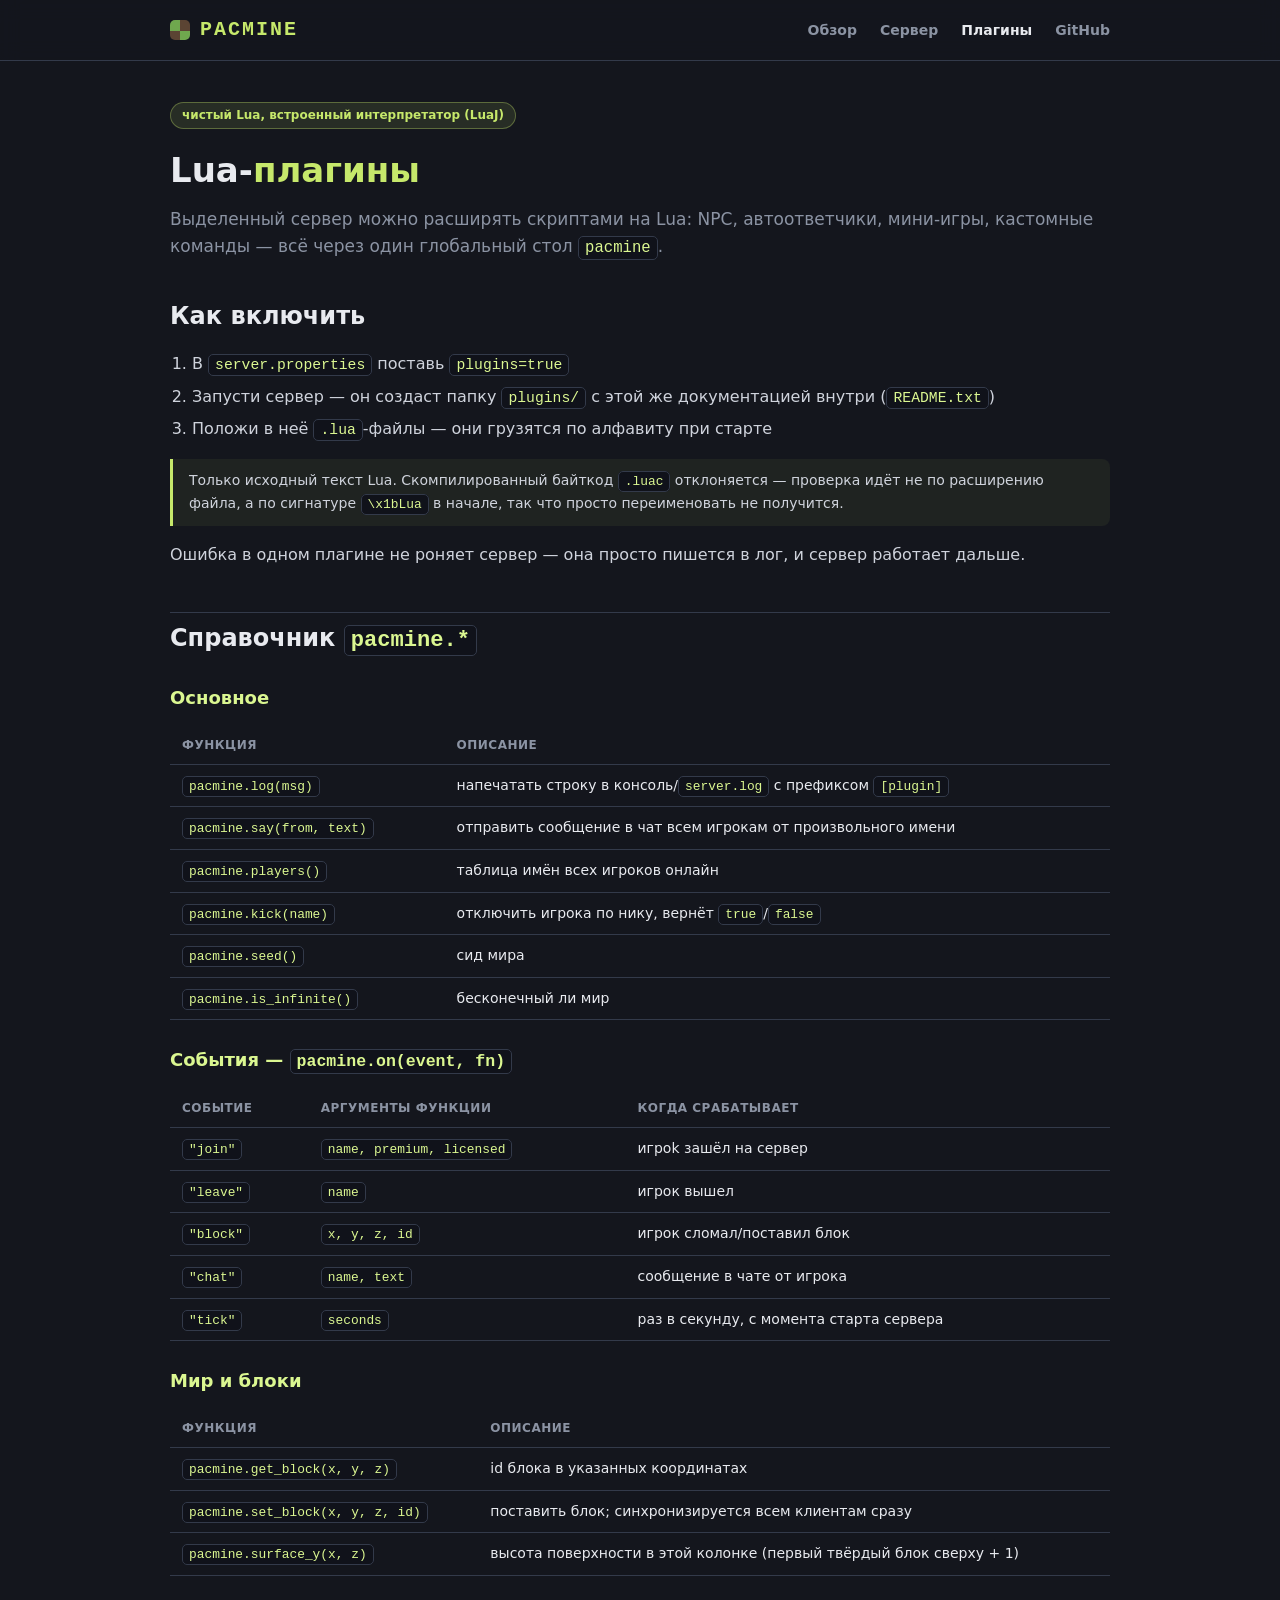
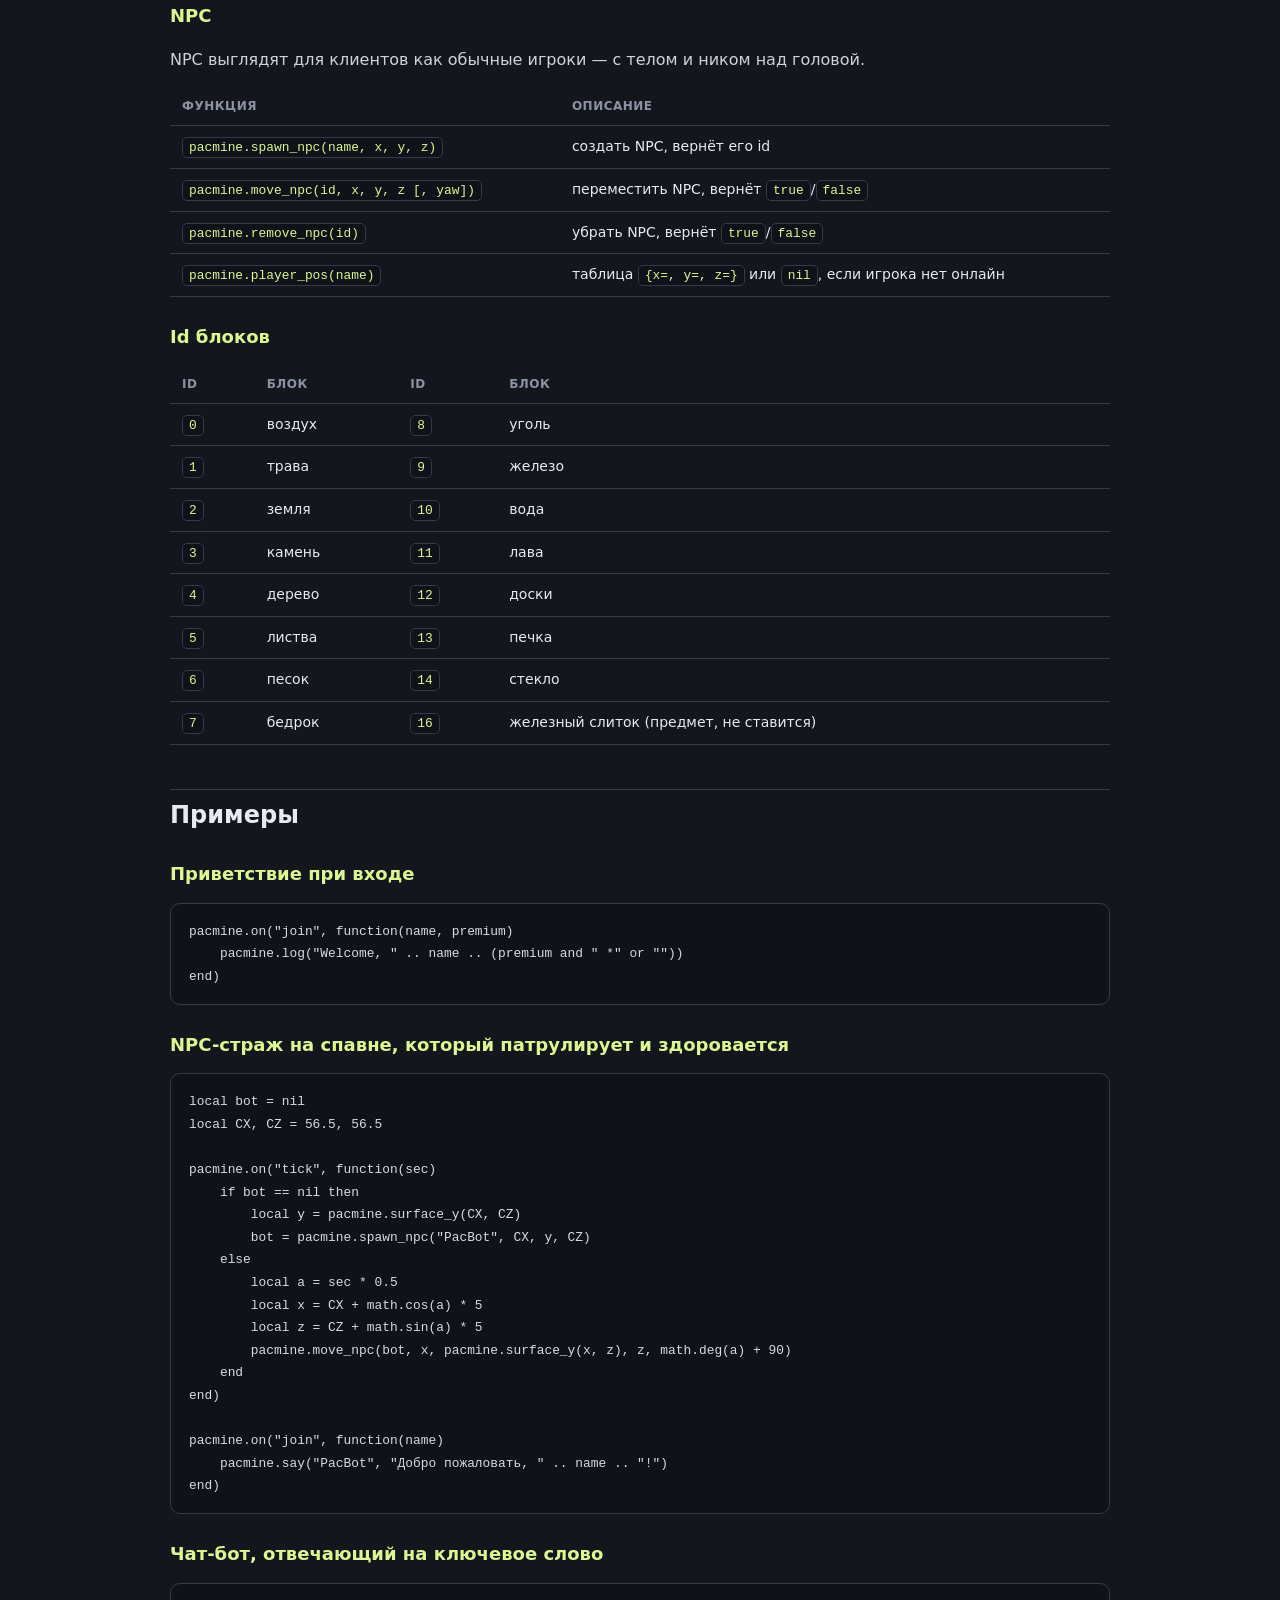
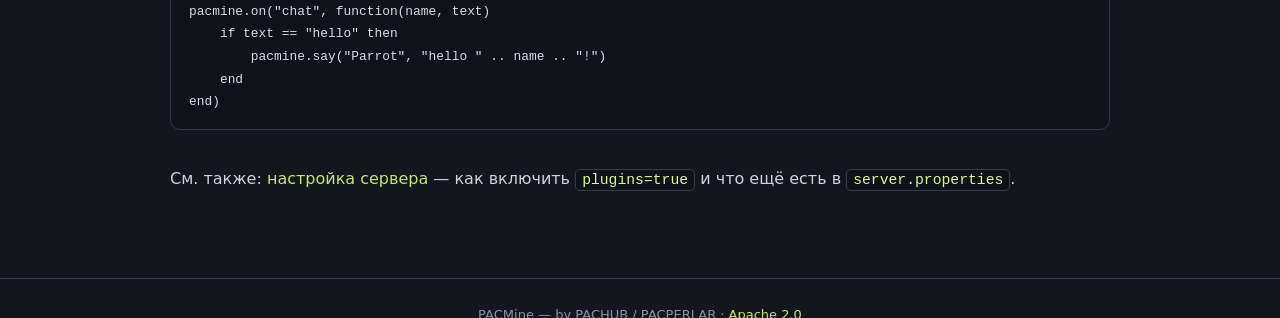
==== docs/plugins.html @ 01414388 "Add GitHub Pages docs site: server + Lua plugin reference Static site under docs/ (no Jekyll, plain " ====
<!doctype html>
<html lang="ru">
<head>
<meta charset="utf-8">
<meta name="viewport" content="width=device-width, initial-scale=1">
<title>PACMine — Lua-плагины</title>
<link rel="stylesheet" href="style.css">
</head>
<body>
<header><div class="hrow">
  <div class="logo"><span class="px"></span>PACMINE</div>
  <nav>
    <a href="index.html">Обзор</a>
    <a href="server.html">Сервер</a>
    <a href="plugins.html" class="active">Плагины</a>
    <a href="https://github.com/PacHub228/PACMine" target="_blank">GitHub</a>
  </nav>
</div></header>

<div class="wrap">
  <div class="badge">чистый Lua, встроенный интерпретатор (LuaJ)</div>
  <h1>Lua-<span class="accent">плагины</span></h1>
  <p class="lead">
    Выделенный сервер можно расширять скриптами на Lua: NPC, автоответчики, мини-игры, кастомные команды —
    всё через один глобальный стол <code>pacmine</code>.
  </p>

  <h2>Как включить</h2>
  <ol>
    <li>В <code>server.properties</code> поставь <code>plugins=true</code></li>
    <li>Запусти сервер — он создаст папку <code>plugins/</code> с этой же документацией внутри (<code>README.txt</code>)</li>
    <li>Положи в неё <code>.lua</code>-файлы — они грузятся по алфавиту при старте</li>
  </ol>
  <div class="note">
    Только исходный текст Lua. Скомпилированный байткод <code>.luac</code> отклоняется — проверка идёт
    не по расширению файла, а по сигнатуре <code>\x1bLua</code> в начале, так что просто переименовать не получится.
  </div>
  <p>Ошибка в одном плагине не роняет сервер — она просто пишется в лог, и сервер работает дальше.</p>

  <h2>Справочник <code>pacmine.*</code></h2>

  <h3>Основное</h3>
  <table>
    <tr><th>Функция</th><th>Описание</th></tr>
    <tr><td><code>pacmine.log(msg)</code></td><td>напечатать строку в консоль/<code>server.log</code> с префиксом <code>[plugin]</code></td></tr>
    <tr><td><code>pacmine.say(from, text)</code></td><td>отправить сообщение в чат всем игрокам от произвольного имени</td></tr>
    <tr><td><code>pacmine.players()</code></td><td>таблица имён всех игроков онлайн</td></tr>
    <tr><td><code>pacmine.kick(name)</code></td><td>отключить игрока по нику, вернёт <code>true</code>/<code>false</code></td></tr>
    <tr><td><code>pacmine.seed()</code></td><td>сид мира</td></tr>
    <tr><td><code>pacmine.is_infinite()</code></td><td>бесконечный ли мир</td></tr>
  </table>

  <h3>События — <code>pacmine.on(event, fn)</code></h3>
  <table>
    <tr><th>Событие</th><th>Аргументы функции</th><th>Когда срабатывает</th></tr>
    <tr><td><code>"join"</code></td><td><code>name, premium, licensed</code></td><td>игрok зашёл на сервер</td></tr>
    <tr><td><code>"leave"</code></td><td><code>name</code></td><td>игрок вышел</td></tr>
    <tr><td><code>"block"</code></td><td><code>x, y, z, id</code></td><td>игрок сломал/поставил блок</td></tr>
    <tr><td><code>"chat"</code></td><td><code>name, text</code></td><td>сообщение в чате от игрока</td></tr>
    <tr><td><code>"tick"</code></td><td><code>seconds</code></td><td>раз в секунду, с момента старта сервера</td></tr>
  </table>

  <h3>Мир и блоки</h3>
  <table>
    <tr><th>Функция</th><th>Описание</th></tr>
    <tr><td><code>pacmine.get_block(x, y, z)</code></td><td>id блока в указанных координатах</td></tr>
    <tr><td><code>pacmine.set_block(x, y, z, id)</code></td><td>поставить блок; синхронизируется всем клиентам сразу</td></tr>
    <tr><td><code>pacmine.surface_y(x, z)</code></td><td>высота поверхности в этой колонке (первый твёрдый блок сверху + 1)</td></tr>
  </table>

  <h3>NPC</h3>
  <p>NPC выглядят для клиентов как обычные игроки — с телом и ником над головой.</p>
  <table>
    <tr><th>Функция</th><th>Описание</th></tr>
    <tr><td><code>pacmine.spawn_npc(name, x, y, z)</code></td><td>создать NPC, вернёт его id</td></tr>
    <tr><td><code>pacmine.move_npc(id, x, y, z [, yaw])</code></td><td>переместить NPC, вернёт <code>true</code>/<code>false</code></td></tr>
    <tr><td><code>pacmine.remove_npc(id)</code></td><td>убрать NPC, вернёт <code>true</code>/<code>false</code></td></tr>
    <tr><td><code>pacmine.player_pos(name)</code></td><td>таблица <code>{x=, y=, z=}</code> или <code>nil</code>, если игрока нет онлайн</td></tr>
  </table>

  <h3>Id блоков</h3>
  <table>
    <tr><th>Id</th><th>Блок</th><th>Id</th><th>Блок</th></tr>
    <tr><td><code>0</code></td><td>воздух</td><td><code>8</code></td><td>уголь</td></tr>
    <tr><td><code>1</code></td><td>трава</td><td><code>9</code></td><td>железо</td></tr>
    <tr><td><code>2</code></td><td>земля</td><td><code>10</code></td><td>вода</td></tr>
    <tr><td><code>3</code></td><td>камень</td><td><code>11</code></td><td>лава</td></tr>
    <tr><td><code>4</code></td><td>дерево</td><td><code>12</code></td><td>доски</td></tr>
    <tr><td><code>5</code></td><td>листва</td><td><code>13</code></td><td>печка</td></tr>
    <tr><td><code>6</code></td><td>песок</td><td><code>14</code></td><td>стекло</td></tr>
    <tr><td><code>7</code></td><td>бедрок</td><td><code>16</code></td><td>железный слиток (предмет, не ставится)</td></tr>
  </table>

  <h2>Примеры</h2>

  <h3>Приветствие при входе</h3>
  <pre><code>pacmine.on("join", function(name, premium)
    pacmine.log("Welcome, " .. name .. (premium and " *" or ""))
end)</code></pre>

  <h3>NPC-страж на спавне, который патрулирует и здоровается</h3>
  <pre><code>local bot = nil
local CX, CZ = 56.5, 56.5

pacmine.on("tick", function(sec)
    if bot == nil then
        local y = pacmine.surface_y(CX, CZ)
        bot = pacmine.spawn_npc("PacBot", CX, y, CZ)
    else
        local a = sec * 0.5
        local x = CX + math.cos(a) * 5
        local z = CZ + math.sin(a) * 5
        pacmine.move_npc(bot, x, pacmine.surface_y(x, z), z, math.deg(a) + 90)
    end
end)

pacmine.on("join", function(name)
    pacmine.say("PacBot", "Добро пожаловать, " .. name .. "!")
end)</code></pre>

  <h3>Чат-бот, отвечающий на ключевое слово</h3>
  <pre><code>pacmine.on("chat", function(name, text)
    if text == "hello" then
        pacmine.say("Parrot", "hello " .. name .. "!")
    end
end)</code></pre>

  <p style="margin-top:36px">
    См. также: <a href="server.html">настройка сервера</a> — как включить <code>plugins=true</code>
    и что ещё есть в <code>server.properties</code>.
  </p>
</div>

<footer>PACMine — by PACHUB / PACPERLAR · <a href="https://github.com/PacHub228/PACMine/blob/main/LICENSE">Apache 2.0</a></footer>
</body>
</html>
---- docs/style.css ----
:root {
  --bg: #14161d; --panel: #1c1f28; --panel2: #232734; --border: #333a4a;
  --accent: #c6e86b; --accent2: #dbf791; --text: #e8eaef; --sub: #8b93a3;
  --ink: #1e2409; --code-bg: #10121a;
}
* { box-sizing: border-box; }
html { scroll-behavior: smooth; }
body {
  margin: 0; background: var(--bg); color: var(--text);
  font-family: system-ui, -apple-system, 'Segoe UI', Roboto, sans-serif;
  line-height: 1.6;
}
a { color: var(--accent); text-decoration: none; }
a:hover { text-decoration: underline; }
header {
  position: sticky; top: 0; z-index: 10;
  background: #14161dee; backdrop-filter: blur(10px);
  border-bottom: 1px solid var(--border);
}
.hrow {
  max-width: 980px; margin: 0 auto; padding: 14px 20px;
  display: flex; justify-content: space-between; align-items: center; flex-wrap: wrap; gap: 10px;
}
.logo {
  display: flex; align-items: center; gap: 10px;
  font-family: ui-monospace, Consolas, monospace; font-weight: 800; font-size: 20px;
  color: var(--accent); letter-spacing: 2px;
}
.logo .px {
  width: 20px; height: 20px; border-radius: 5px;
  background: conic-gradient(from 90deg at 50% 55%, #6fa84e 0 25%, #5b4433 0 50%, #6fa84e 0 75%, #5b4433 0);
}
nav a { color: var(--sub); font-weight: 600; font-size: 14px; margin-left: 18px; }
nav a:hover, nav a.active { color: var(--text); text-decoration: none; }
.wrap { max-width: 980px; margin: 0 auto; padding: 40px 20px 70px; }
h1 { font-size: 34px; margin: 0 0 8px; }
h1 .accent, h2 .accent { color: var(--accent); }
.lead { color: var(--sub); font-size: 17px; margin: 0 0 30px; }
h2 { font-size: 24px; margin: 44px 0 14px; padding-top: 6px; border-top: 1px solid var(--border); }
h2:first-of-type { border-top: none; margin-top: 0; }
h3 { font-size: 18px; margin: 26px 0 10px; color: var(--accent2); }
p { color: #cfd3dc; }
ul, ol { color: #cfd3dc; padding-left: 22px; }
li { margin: 6px 0; }
code {
  background: var(--code-bg); border: 1px solid var(--border); border-radius: 5px;
  padding: 2px 6px; font-family: ui-monospace, Consolas, monospace; font-size: 0.92em; color: var(--accent2);
}
pre {
  background: var(--code-bg); border: 1px solid var(--border); border-radius: 10px;
  padding: 16px 18px; overflow-x: auto; font-size: 14px;
}
pre code { background: none; border: none; padding: 0; color: #d7dbe4; }
.card {
  background: linear-gradient(180deg, var(--panel2), var(--panel));
  border: 1px solid var(--border); border-radius: 14px; padding: 20px 22px; margin: 16px 0;
}
.grid { display: grid; grid-template-columns: repeat(3, 1fr); gap: 14px; margin: 20px 0; }
@media (max-width: 800px) { .grid { grid-template-columns: 1fr; } .grid.two { grid-template-columns: 1fr; } }
.grid.two { grid-template-columns: repeat(2, 1fr); }
.tile {
  background: var(--panel); border: 1px solid var(--border); border-radius: 12px; padding: 18px;
  transition: transform .15s, border-color .15s;
}
.tile:hover { transform: translateY(-2px); border-color: #4a5468; }
.tile h3 { margin: 0 0 6px; font-size: 16px; color: var(--text); }
.tile p { margin: 0; font-size: 14px; color: var(--sub); }
table { border-collapse: collapse; width: 100%; margin: 14px 0; font-size: 14px; }
th, td { text-align: left; padding: 9px 12px; border-bottom: 1px solid var(--border); vertical-align: top; }
th { color: var(--sub); font-size: 12px; text-transform: uppercase; letter-spacing: .5px; }
td code { white-space: nowrap; }
.btn {
  display: inline-flex; align-items: center; gap: 8px; padding: 11px 18px; border-radius: 10px;
  font-weight: 700; font-size: 14px; margin: 4px 8px 4px 0;
}
.btn.primary { background: linear-gradient(180deg, var(--accent2), var(--accent) 60%, #a9ce54); color: var(--ink); }
.btn.primary:hover { text-decoration: none; filter: brightness(1.05); }
.btn.ghost { background: var(--panel2); border: 1px solid var(--border); color: var(--text); }
.btn.ghost:hover { text-decoration: none; background: #2a3040; }
.badge {
  display: inline-block; background: #c6e86b1c; color: var(--accent); border: 1px solid #c6e86b55;
  border-radius: 999px; padding: 3px 11px; font-size: 12px; font-weight: 700; margin-bottom: 14px;
}
.note {
  border-left: 3px solid var(--accent); background: #c6e86b0f; border-radius: 0 8px 8px 0;
  padding: 10px 16px; color: #cfd3dc; font-size: 14px; margin: 16px 0;
}
footer {
  border-top: 1px solid var(--border); color: var(--sub); font-size: 13px;
  text-align: center; padding: 26px 20px;
}
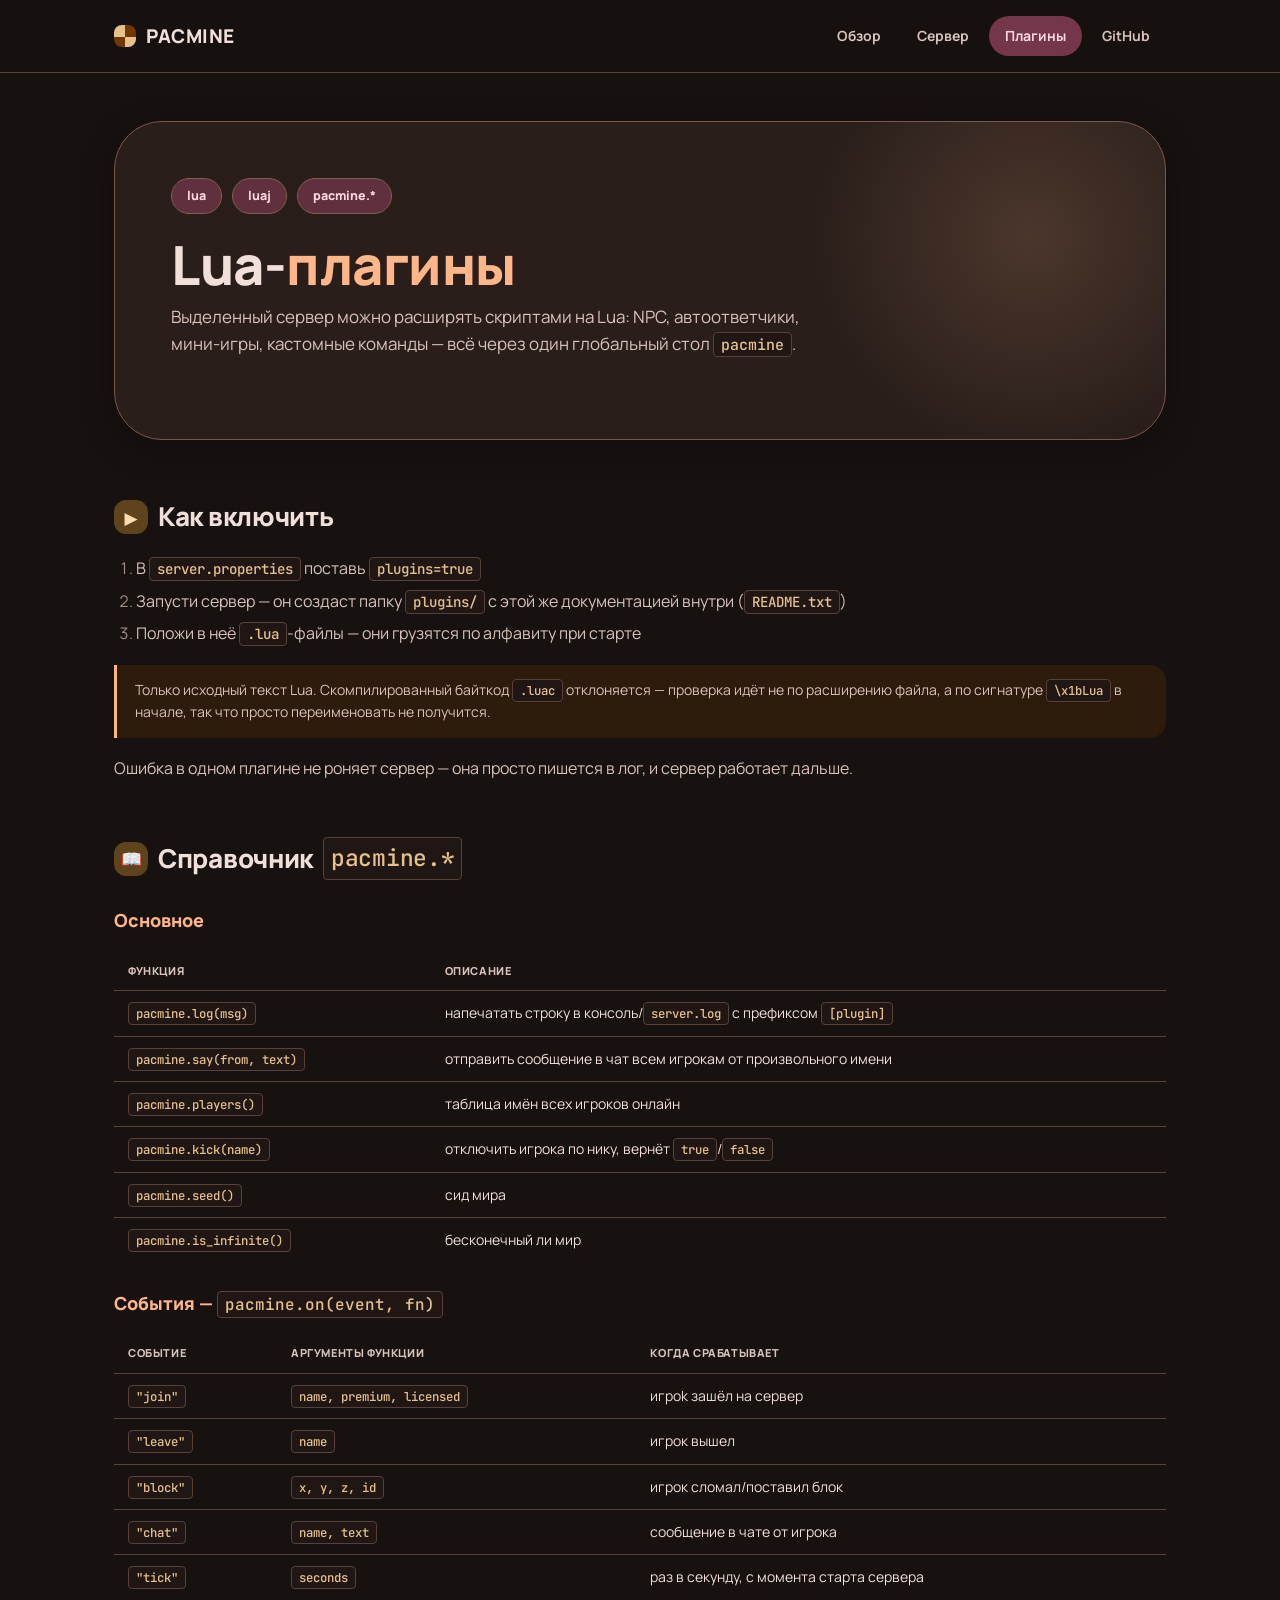
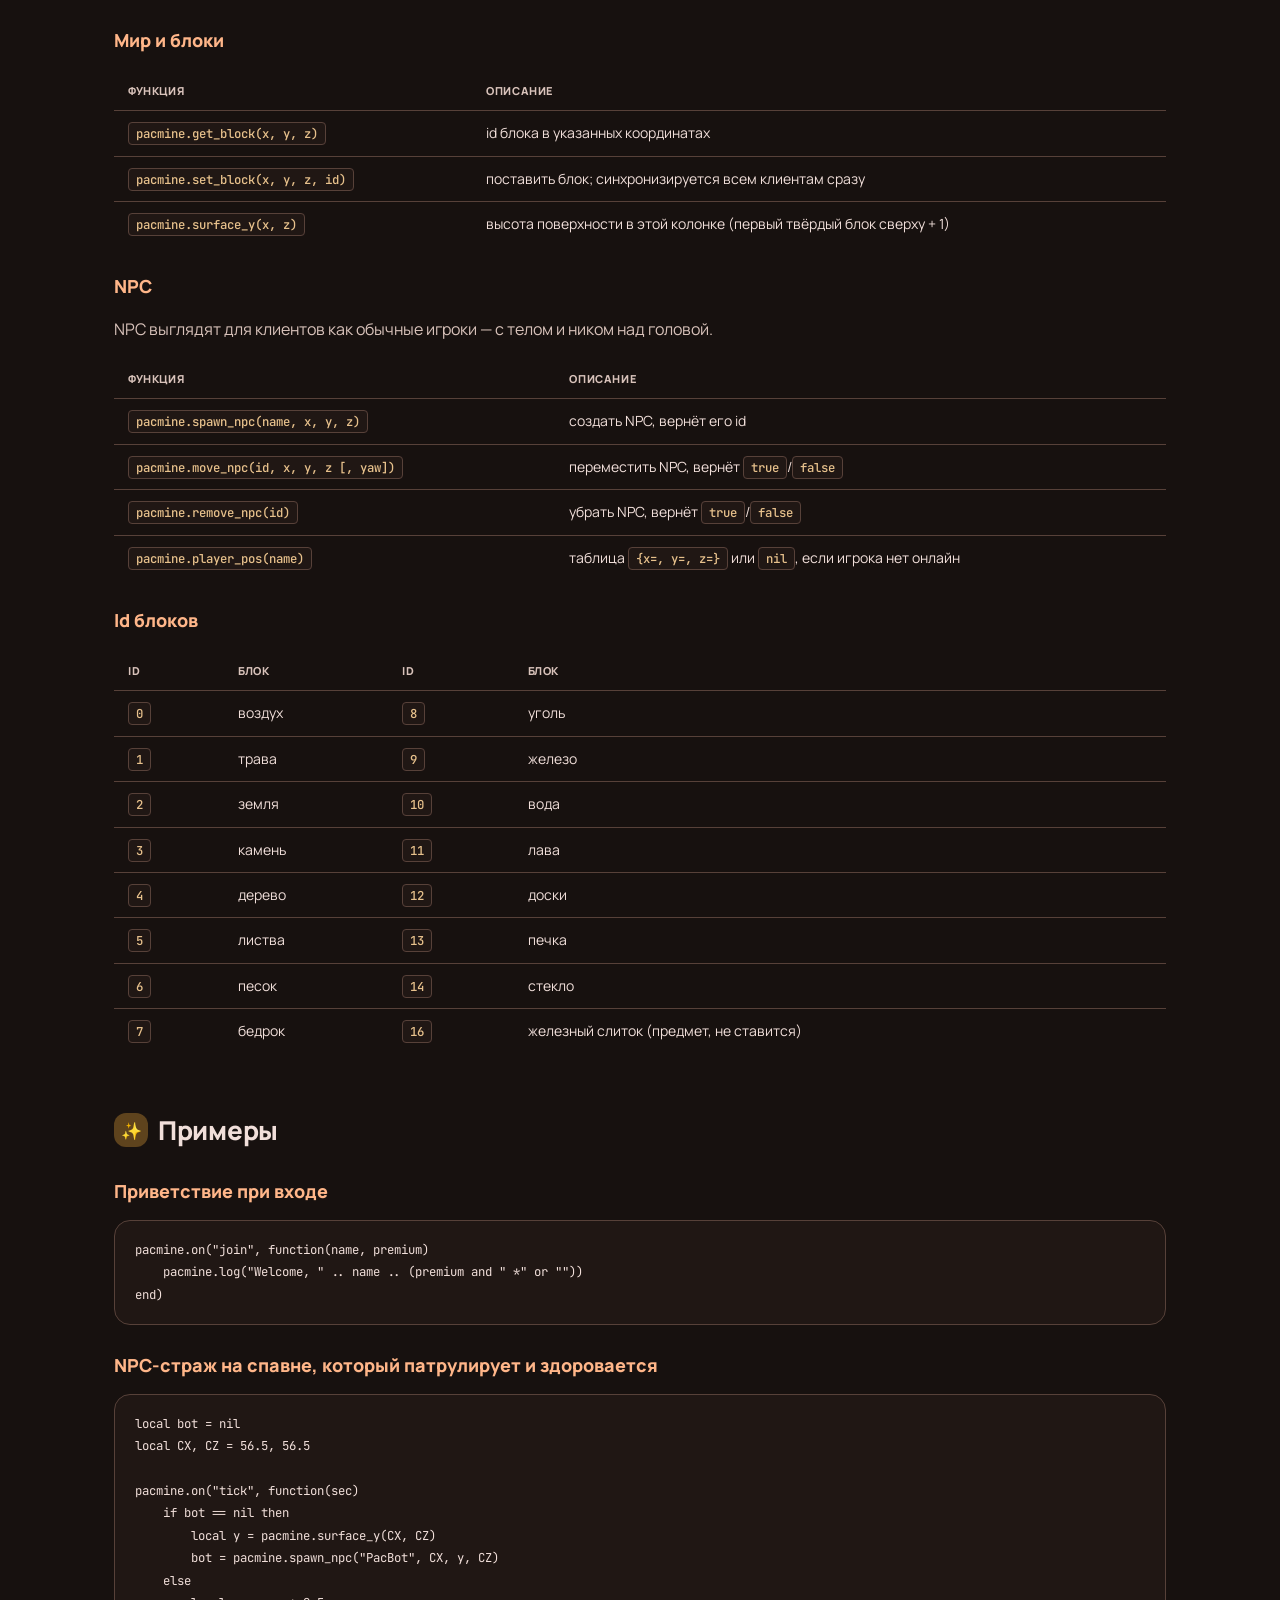
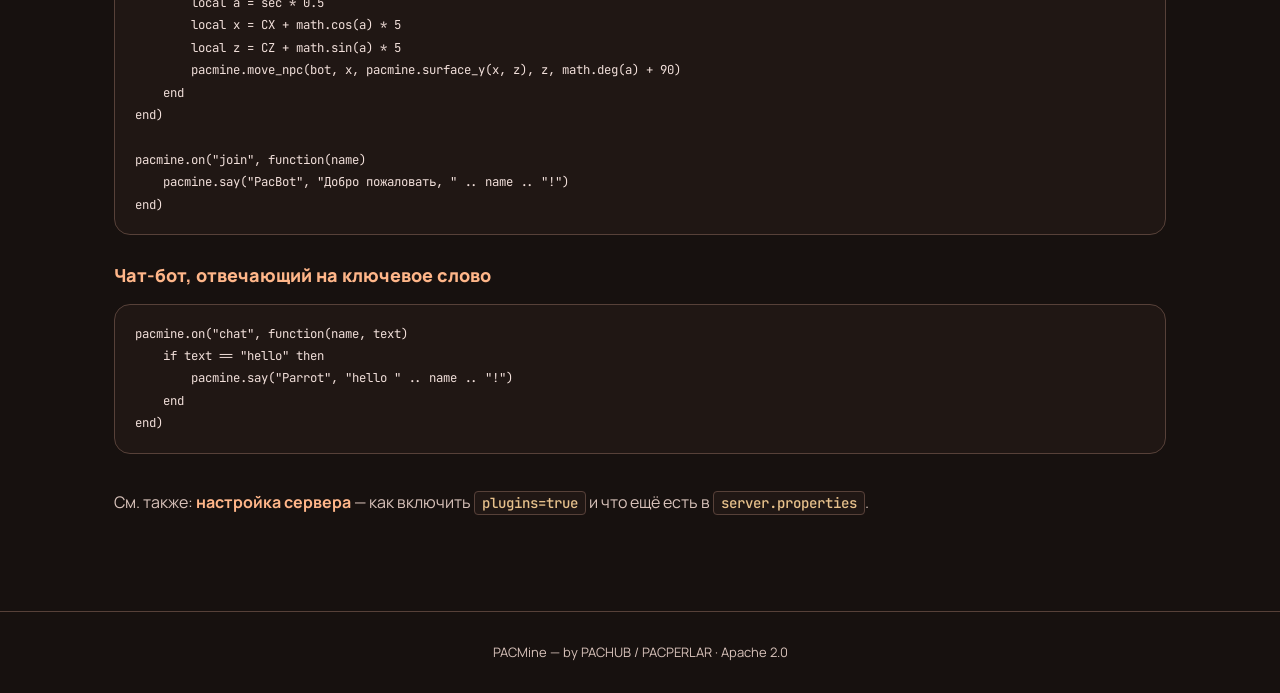
==== commit 322300df: "Restyle docs site to match pacperlar.online design language Warm dark Material-3 token system (peach" ====
--- a/docs/plugins.html
+++ b/docs/plugins.html
@@ -18,14 +18,22 @@
 </div></header>
 
 <div class="wrap">
-  <div class="badge">чистый Lua, встроенный интерпретатор (LuaJ)</div>
-  <h1>Lua-<span class="accent">плагины</span></h1>
-  <p class="lead">
-    Выделенный сервер можно расширять скриптами на Lua: NPC, автоответчики, мини-игры, кастомные команды —
-    всё через один глобальный стол <code>pacmine</code>.
-  </p>
+  <div class="hero">
+    <div class="hero-box">
+      <div class="chips">
+        <span class="chip">lua</span>
+        <span class="chip">luaj</span>
+        <span class="chip">pacmine.*</span>
+      </div>
+      <h1>Lua-<span class="accent">плагины</span></h1>
+      <p class="lead">
+        Выделенный сервер можно расширять скриптами на Lua: NPC, автоответчики, мини-игры, кастомные команды —
+        всё через один глобальный стол <code>pacmine</code>.
+      </p>
+    </div>
+  </div>
 
-  <h2>Как включить</h2>
+  <h2><span class="ic">▶</span>Как включить</h2>
   <ol>
     <li>В <code>server.properties</code> поставь <code>plugins=true</code></li>
     <li>Запусти сервер — он создаст папку <code>plugins/</code> с этой же документацией внутри (<code>README.txt</code>)</li>
@@ -37,7 +45,7 @@
   </div>
   <p>Ошибка в одном плагине не роняет сервер — она просто пишется в лог, и сервер работает дальше.</p>
 
-  <h2>Справочник <code>pacmine.*</code></h2>
+  <h2><span class="ic">📖</span>Справочник <code>pacmine.*</code></h2>
 
   <h3>Основное</h3>
   <table>
@@ -91,7 +99,7 @@
     <tr><td><code>7</code></td><td>бедрок</td><td><code>16</code></td><td>железный слиток (предмет, не ставится)</td></tr>
   </table>
 
-  <h2>Примеры</h2>
+  <h2><span class="ic">✨</span>Примеры</h2>
 
   <h3>Приветствие при входе</h3>
   <pre><code>pacmine.on("join", function(name, premium)
@@ -126,7 +134,7 @@
 end)</code></pre>
 
   <p style="margin-top:36px">
-    См. также: <a href="server.html">настройка сервера</a> — как включить <code>plugins=true</code>
+    См. также: <a class="link" href="server.html">настройка сервера</a> — как включить <code>plugins=true</code>
     и что ещё есть в <code>server.properties</code>.
   </p>
 </div>
--- a/docs/style.css
+++ b/docs/style.css
@@ -1,91 +1,165 @@
+@import url('https://fonts.googleapis.com/css2?family=Manrope:wght@400;500;600;700;800;900&family=JetBrains+Mono:wght@500;700&display=swap');
+
 :root {
-  --bg: #14161d; --panel: #1c1f28; --panel2: #232734; --border: #333a4a;
-  --accent: #c6e86b; --accent2: #dbf791; --text: #e8eaef; --sub: #8b93a3;
-  --ink: #1e2409; --code-bg: #10121a;
+  --r-xs: 4px; --r-sm: 8px; --r-md: 12px; --r-lg: 16px; --r-xl: 28px; --r-2xl: 32px; --r-3xl: 48px; --r-full: 9999px;
+
+  --c-orange: #f6a14e; --c-coral: #ea7466; --c-pink: #e94e87; --c-peach: #3b2721;
+  --c-primary: #ffb689; --c-on-primary: #512400; --c-primary-container: #713800; --c-on-primary-container: #ffdbc7;
+  --c-secondary: #ffb0c7; --c-on-secondary: #552033; --c-secondary-container: #74364a; --c-on-secondary-container: #ffd8e3;
+  --c-tertiary: #e7c18c; --c-on-tertiary: #422c08; --c-tertiary-container: #5e431d; --c-on-tertiary-container: #ffddb1;
+  --c-surface: #17110f; --c-on-surface: #f1dfda; --c-on-surface-v: #d8c2ba;
+  --c-surface-lo: #201714; --c-surface-md: #291e1a; --c-surface-hi: #342620; --c-surface-xhi: #423129;
+  --c-outline: #a58b82; --c-outline-v: #574139;
+
+  --f-brand: "Manrope", system-ui, sans-serif;
+  --f-mono: "JetBrains Mono", Consolas, monospace;
 }
 * { box-sizing: border-box; }
 html { scroll-behavior: smooth; }
 body {
-  margin: 0; background: var(--bg); color: var(--text);
-  font-family: system-ui, -apple-system, 'Segoe UI', Roboto, sans-serif;
-  line-height: 1.6;
+  margin: 0; min-height: 100dvh; background: var(--c-surface); color: var(--c-on-surface);
+  font-family: var(--f-brand); font-size: 16px; line-height: 1.6; -webkit-font-smoothing: antialiased;
+  overflow-x: hidden;
 }
-a { color: var(--accent); text-decoration: none; }
-a:hover { text-decoration: underline; }
+::selection { background: var(--c-primary); color: var(--c-on-primary); }
+a { color: inherit; text-decoration: none; }
+a.link { color: var(--c-primary); font-weight: 700; }
+a.link:hover { text-decoration: underline; }
+
 header {
   position: sticky; top: 0; z-index: 10;
-  background: #14161dee; backdrop-filter: blur(10px);
-  border-bottom: 1px solid var(--border);
+  background: color-mix(in srgb, var(--c-surface) 88%, transparent);
+  backdrop-filter: blur(10px); border-bottom: 1px solid var(--c-outline-v);
 }
 .hrow {
-  max-width: 980px; margin: 0 auto; padding: 14px 20px;
+  max-width: 1100px; margin: 0 auto; padding: 16px 24px;
   display: flex; justify-content: space-between; align-items: center; flex-wrap: wrap; gap: 10px;
 }
 .logo {
   display: flex; align-items: center; gap: 10px;
-  font-family: ui-monospace, Consolas, monospace; font-weight: 800; font-size: 20px;
-  color: var(--accent); letter-spacing: 2px;
+  font-weight: 900; font-size: 19px; letter-spacing: .5px; color: var(--c-on-surface);
 }
 .logo .px {
-  width: 20px; height: 20px; border-radius: 5px;
-  background: conic-gradient(from 90deg at 50% 55%, #6fa84e 0 25%, #5b4433 0 50%, #6fa84e 0 75%, #5b4433 0);
+  width: 22px; height: 22px; border-radius: var(--r-sm);
+  background: conic-gradient(from 90deg at 50% 55%, var(--c-tertiary) 0 25%, var(--c-primary-container) 0 50%, var(--c-tertiary) 0 75%, var(--c-primary-container) 0);
 }
-nav a { color: var(--sub); font-weight: 600; font-size: 14px; margin-left: 18px; }
-nav a:hover, nav a.active { color: var(--text); text-decoration: none; }
-.wrap { max-width: 980px; margin: 0 auto; padding: 40px 20px 70px; }
-h1 { font-size: 34px; margin: 0 0 8px; }
-h1 .accent, h2 .accent { color: var(--accent); }
-.lead { color: var(--sub); font-size: 17px; margin: 0 0 30px; }
-h2 { font-size: 24px; margin: 44px 0 14px; padding-top: 6px; border-top: 1px solid var(--border); }
-h2:first-of-type { border-top: none; margin-top: 0; }
-h3 { font-size: 18px; margin: 26px 0 10px; color: var(--accent2); }
-p { color: #cfd3dc; }
-ul, ol { color: #cfd3dc; padding-left: 22px; }
-li { margin: 6px 0; }
+nav { display: flex; align-items: center; gap: 4px; }
+nav a {
+  color: var(--c-on-surface-v); font-weight: 700; font-size: 14px;
+  padding: 9px 16px; border-radius: var(--r-full); transition: background .2s, color .2s;
+}
+nav a:hover { background: var(--c-surface-hi); color: var(--c-on-surface); text-decoration: none; }
+nav a.active { background: var(--c-secondary-container); color: var(--c-on-secondary-container); }
+
+.wrap { max-width: 1100px; margin: 0 auto; padding: 0 24px 80px; }
+
+.hero {
+  padding: 48px 0 12px;
+}
+.hero-box {
+  border-radius: var(--r-3xl); background: var(--c-surface-md);
+  border: 1px solid color-mix(in srgb, var(--c-primary) 20%, var(--c-outline-v));
+  padding: clamp(28px, 5vw, 56px); position: relative; overflow: hidden;
+  box-shadow: 0 8px 32px rgba(0,0,0,.25);
+}
+.hero-box::before {
+  content: ""; position: absolute; top: -40%; right: -10%; width: min(480px, 70vw); aspect-ratio: 1;
+  background: radial-gradient(circle, color-mix(in srgb, var(--c-primary) 16%, transparent), transparent 65%);
+  pointer-events: none;
+}
+.hero-box > * { position: relative; z-index: 1; }
+
+.chips { display: flex; flex-wrap: wrap; gap: 10px; margin-bottom: 22px; }
+.chip {
+  height: 36px; display: inline-flex; align-items: center; padding: 0 15px;
+  border-radius: var(--r-full); border: 1px solid color-mix(in srgb, var(--c-primary) 25%, var(--c-outline-v));
+  background: color-mix(in srgb, var(--c-secondary-container) 75%, transparent);
+  color: var(--c-on-secondary-container); font-weight: 800; font-size: .78rem;
+}
+
+h1 { font-size: clamp(36px, 6vw, 54px); font-weight: 900; line-height: 1.05; margin: 0 0 10px; letter-spacing: -.5px; }
+h1 .accent { color: var(--c-primary); }
+.lead { color: var(--c-on-surface-v); font-size: 17px; max-width: 640px; margin: 0 0 26px; }
+
+.btn-row { display: flex; flex-wrap: wrap; gap: 10px; }
+.btn {
+  position: relative; min-height: 52px; display: inline-flex; align-items: center; justify-content: center;
+  gap: 8px; padding: 0 24px; border-radius: var(--r-full); font-weight: 800; font-size: .93rem;
+  transition: transform .25s cubic-bezier(.2,.8,.2,1), box-shadow .2s, filter .2s;
+}
+.btn:hover { transform: translateY(-2px); text-decoration: none; }
+.btn-pri { background: var(--c-primary); color: var(--c-on-primary); box-shadow: 0 4px 16px color-mix(in srgb, var(--c-primary) 35%, transparent); }
+.btn-ton { background: var(--c-surface-hi); color: var(--c-on-surface); border: 1px solid var(--c-outline-v); }
+.btn-ton:hover { background: var(--c-surface-xhi); }
+
+h2 {
+  display: flex; align-items: center; gap: 10px;
+  font-size: 26px; font-weight: 900; margin: 56px 0 18px; letter-spacing: -.3px;
+}
+h2:first-of-type { margin-top: 44px; }
+h2 .ic {
+  display: inline-flex; align-items: center; justify-content: center; width: 34px; height: 34px;
+  border-radius: var(--r-md); background: var(--c-tertiary-container); color: var(--c-on-tertiary-container);
+  font-size: 17px; flex-shrink: 0;
+}
+h3 { font-size: 18px; font-weight: 800; margin: 26px 0 10px; color: var(--c-primary); }
+p { color: var(--c-on-surface-v); }
+ul, ol { color: var(--c-on-surface-v); padding-left: 22px; }
+li { margin: 7px 0; }
+li::marker { color: var(--c-outline); }
+
 code {
-  background: var(--code-bg); border: 1px solid var(--border); border-radius: 5px;
-  padding: 2px 6px; font-family: ui-monospace, Consolas, monospace; font-size: 0.92em; color: var(--accent2);
+  font-family: var(--f-mono); font-size: .88em; font-weight: 500;
+  background: var(--c-surface-lo); border: 1px solid var(--c-outline-v); border-radius: var(--r-xs);
+  padding: 2px 7px; color: var(--c-tertiary);
 }
 pre {
-  background: var(--code-bg); border: 1px solid var(--border); border-radius: 10px;
-  padding: 16px 18px; overflow-x: auto; font-size: 14px;
+  background: var(--c-surface-lo); border: 1px solid var(--c-outline-v); border-radius: var(--r-lg);
+  padding: 18px 20px; overflow-x: auto; font-size: 14px;
 }
-pre code { background: none; border: none; padding: 0; color: #d7dbe4; }
+pre code { background: none; border: none; padding: 0; color: var(--c-on-surface); font-weight: 400; }
+
+.grid { display: grid; grid-template-columns: repeat(3, 1fr); gap: 14px; margin: 22px 0; }
+.grid.two { grid-template-columns: repeat(2, 1fr); }
+@media (max-width: 800px) { .grid, .grid.two { grid-template-columns: 1fr; } }
+
+.tile {
+  border-radius: var(--r-2xl); padding: 22px; border: 1px solid var(--c-outline-v);
+  transition: transform .25s cubic-bezier(.2,.8,.2,1), box-shadow .25s;
+  display: block;
+}
+.tile:hover { transform: translateY(-4px); box-shadow: 0 12px 40px rgba(0,0,0,.3); text-decoration: none; }
+.tile.t-primary { background: color-mix(in srgb, var(--c-primary-container) 55%, var(--c-surface-md)); }
+.tile.t-secondary { background: color-mix(in srgb, var(--c-secondary-container) 55%, var(--c-surface-md)); }
+.tile.t-tertiary { background: color-mix(in srgb, var(--c-tertiary-container) 55%, var(--c-surface-md)); }
+.tile h3 { margin: 0 0 6px; font-size: 16px; color: var(--c-on-surface); }
+.tile p { margin: 0; font-size: 14px; color: var(--c-on-surface-v); }
+
 .card {
-  background: linear-gradient(180deg, var(--panel2), var(--panel));
-  border: 1px solid var(--border); border-radius: 14px; padding: 20px 22px; margin: 16px 0;
+  background: var(--c-surface-md); border: 1px solid var(--c-outline-v); border-radius: var(--r-2xl);
+  padding: 22px 24px; margin: 16px 0;
 }
-.grid { display: grid; grid-template-columns: repeat(3, 1fr); gap: 14px; margin: 20px 0; }
-@media (max-width: 800px) { .grid { grid-template-columns: 1fr; } .grid.two { grid-template-columns: 1fr; } }
-.grid.two { grid-template-columns: repeat(2, 1fr); }
-.tile {
-  background: var(--panel); border: 1px solid var(--border); border-radius: 12px; padding: 18px;
-  transition: transform .15s, border-color .15s;
+.card h3 { margin-top: 0; }
+
+table { border-collapse: separate; border-spacing: 0; width: 100%; margin: 16px 0; font-size: 14px; }
+th, td { text-align: left; padding: 11px 14px; border-bottom: 1px solid var(--c-outline-v); vertical-align: top; }
+th { color: var(--c-on-surface-v); font-size: 11px; text-transform: uppercase; letter-spacing: .6px; font-weight: 800; }
+td code { white-space: nowrap; }
+tr:last-child td { border-bottom: none; }
+
+.note {
+  border-left: 3px solid var(--c-primary); background: color-mix(in srgb, var(--c-primary-container) 25%, transparent);
+  border-radius: 0 var(--r-lg) var(--r-lg) 0; padding: 14px 18px; color: var(--c-on-surface-v); font-size: 14px; margin: 18px 0;
 }
-.tile:hover { transform: translateY(-2px); border-color: #4a5468; }
-.tile h3 { margin: 0 0 6px; font-size: 16px; color: var(--text); }
-.tile p { margin: 0; font-size: 14px; color: var(--sub); }
-table { border-collapse: collapse; width: 100%; margin: 14px 0; font-size: 14px; }
-th, td { text-align: left; padding: 9px 12px; border-bottom: 1px solid var(--border); vertical-align: top; }
-th { color: var(--sub); font-size: 12px; text-transform: uppercase; letter-spacing: .5px; }
-td code { white-space: nowrap; }
-.btn {
-  display: inline-flex; align-items: center; gap: 8px; padding: 11px 18px; border-radius: 10px;
-  font-weight: 700; font-size: 14px; margin: 4px 8px 4px 0;
+
+.badge {
+  display: inline-flex; align-items: center; height: 34px; padding: 0 16px; margin-bottom: 18px;
+  border-radius: var(--r-full); background: color-mix(in srgb, var(--c-tertiary-container) 70%, transparent);
+  color: var(--c-on-tertiary-container); font-size: 13px; font-weight: 800;
+  border: 1px solid color-mix(in srgb, var(--c-tertiary) 30%, var(--c-outline-v));
 }
-.btn.primary { background: linear-gradient(180deg, var(--accent2), var(--accent) 60%, #a9ce54); color: var(--ink); }
-.btn.primary:hover { text-decoration: none; filter: brightness(1.05); }
-.btn.ghost { background: var(--panel2); border: 1px solid var(--border); color: var(--text); }
-.btn.ghost:hover { text-decoration: none; background: #2a3040; }
-.badge {
-  display: inline-block; background: #c6e86b1c; color: var(--accent); border: 1px solid #c6e86b55;
-  border-radius: 999px; padding: 3px 11px; font-size: 12px; font-weight: 700; margin-bottom: 14px;
+
+footer {
+  border-top: 1px solid var(--c-outline-v); color: var(--c-on-surface-v); font-size: 13px;
+  text-align: center; padding: 30px 20px;
 }
-.note {
-  border-left: 3px solid var(--accent); background: #c6e86b0f; border-radius: 0 8px 8px 0;
-  padding: 10px 16px; color: #cfd3dc; font-size: 14px; margin: 16px 0;
-}
-footer {
-  border-top: 1px solid var(--border); color: var(--sub); font-size: 13px;
-  text-align: center; padding: 26px 20px;
-}
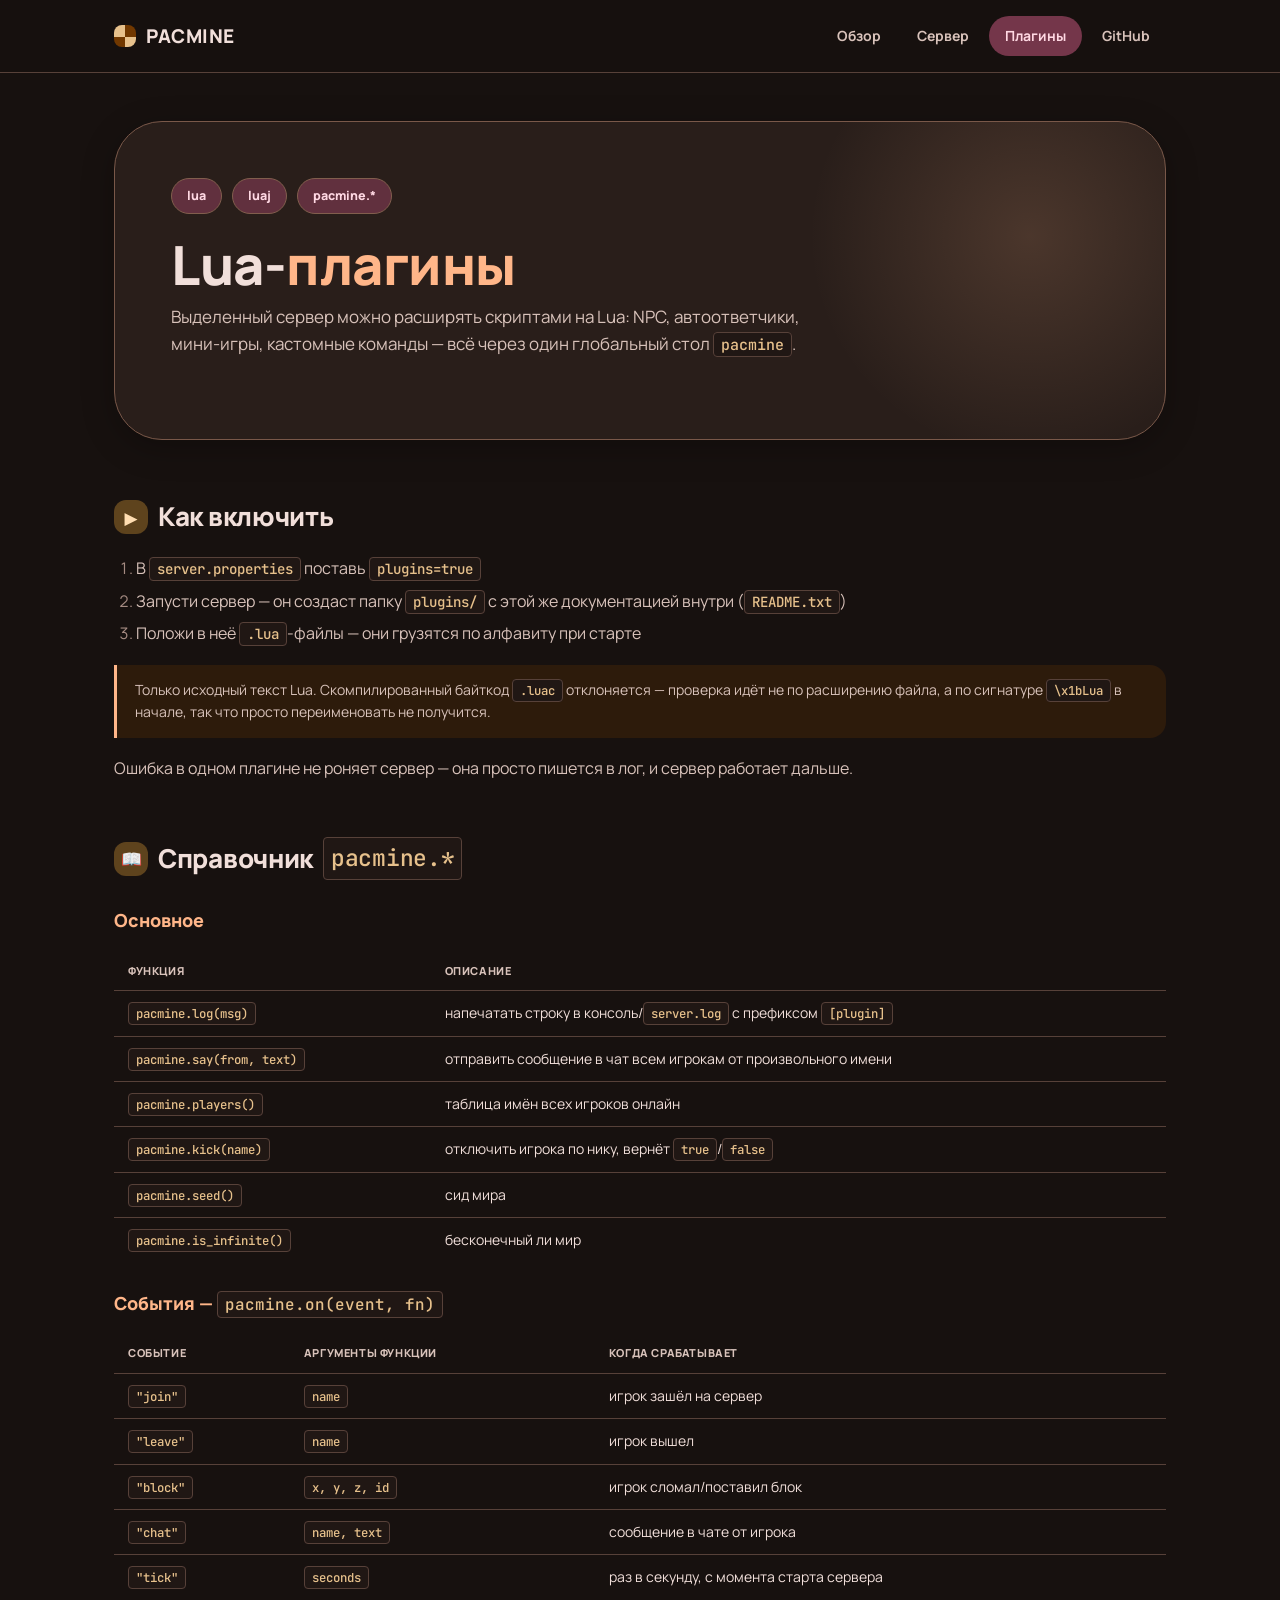
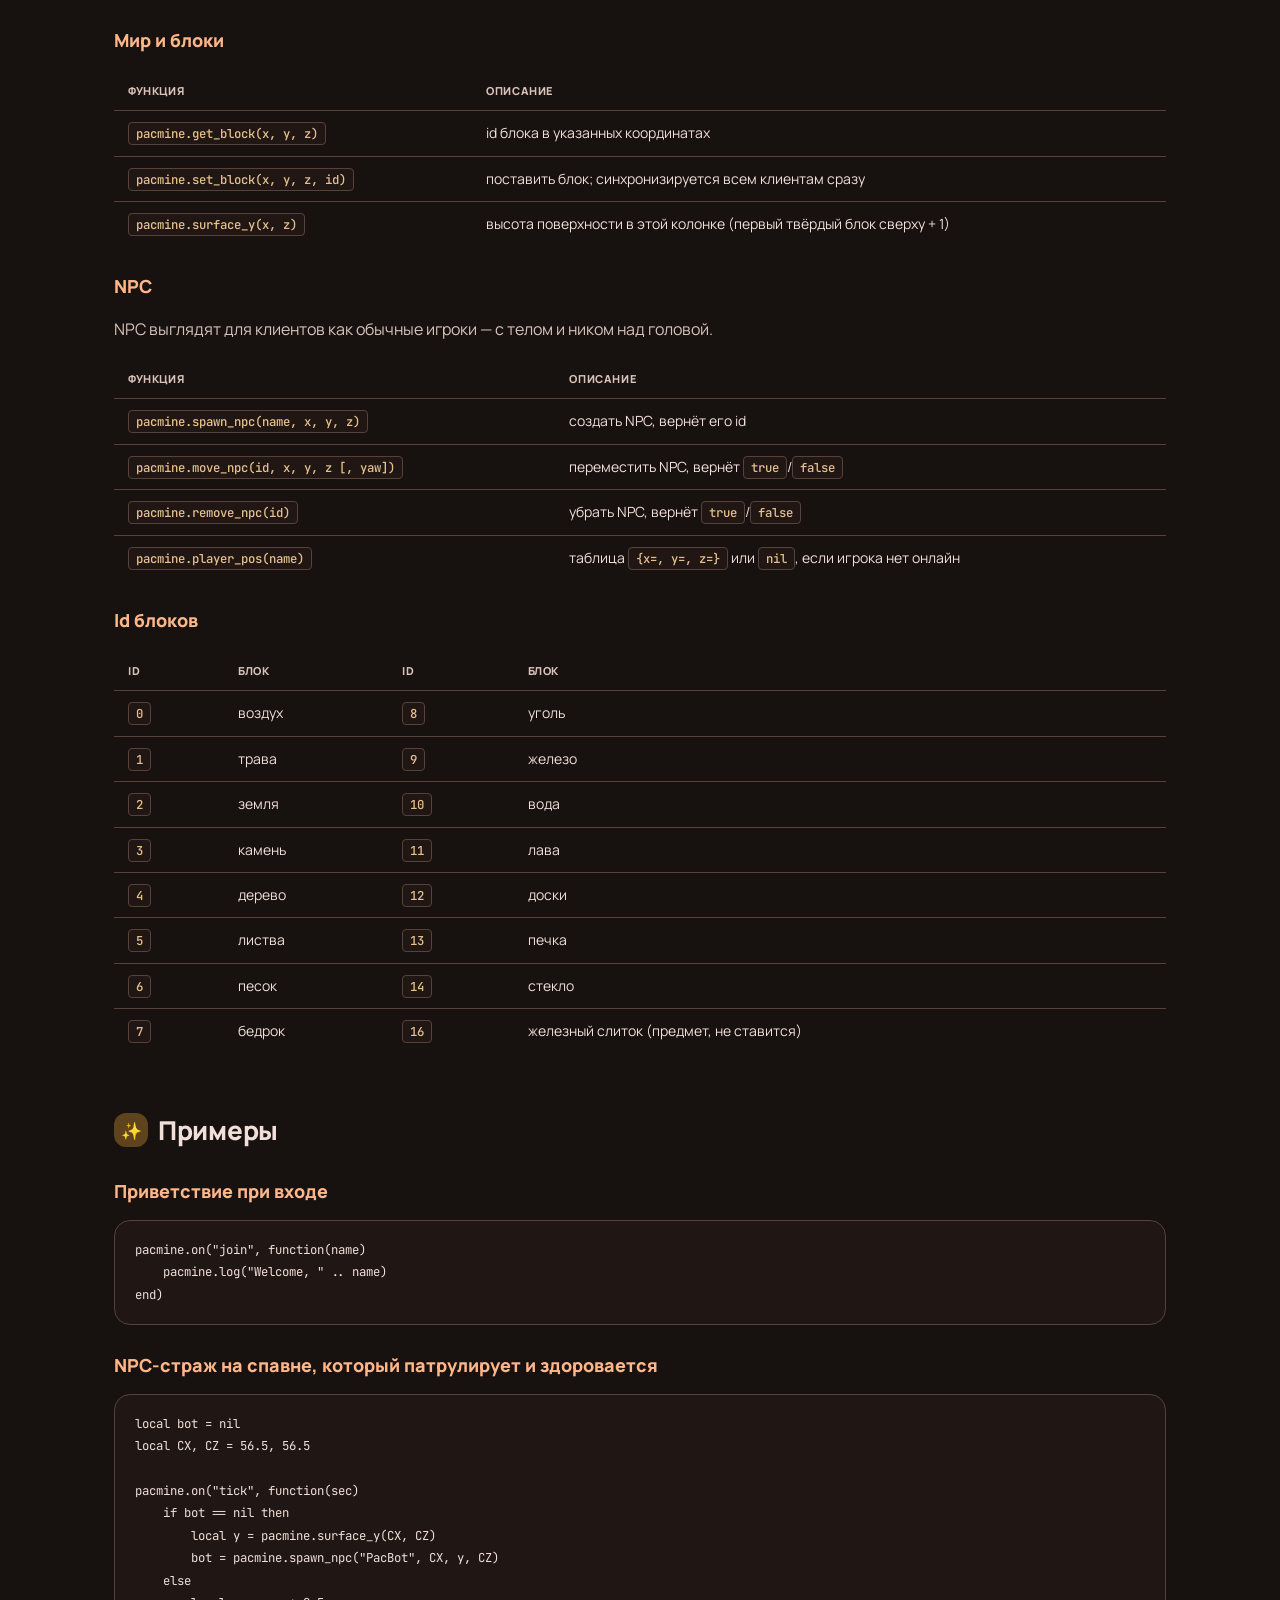
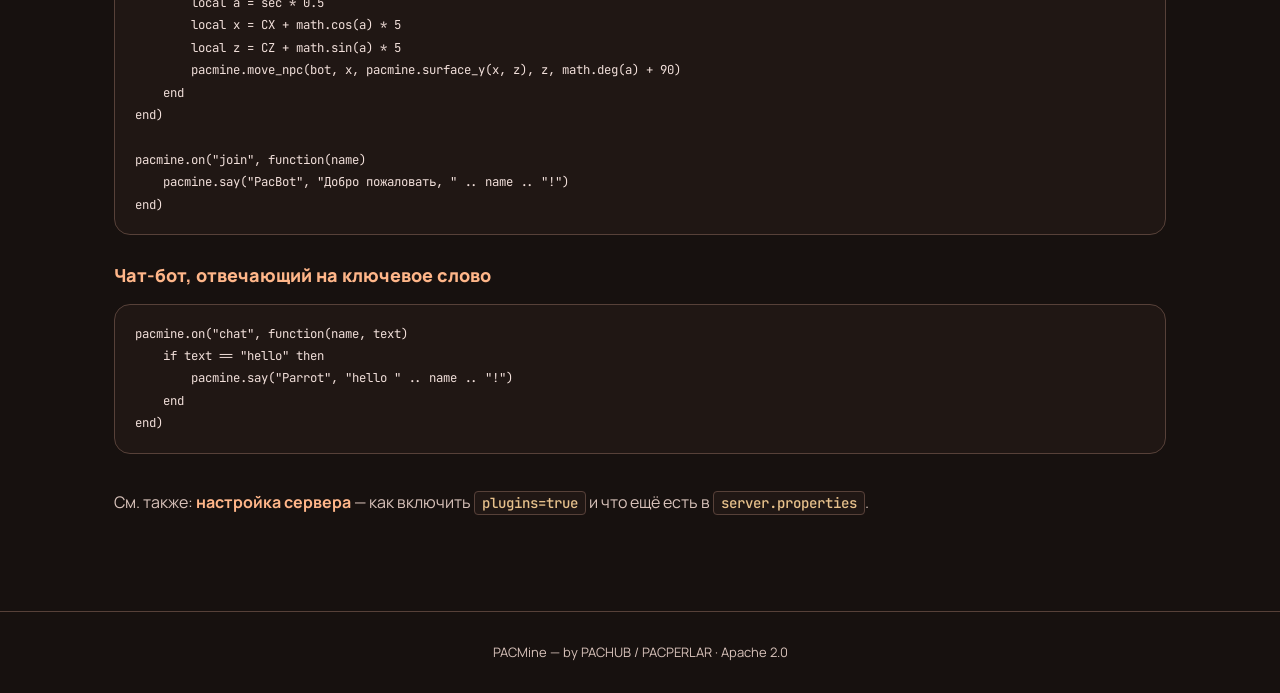
==== commit e0d2f946: "release: v0.1.16.4 LTSC" ====
--- a/docs/plugins.html
+++ b/docs/plugins.html
@@ -61,7 +61,7 @@
   <h3>События — <code>pacmine.on(event, fn)</code></h3>
   <table>
     <tr><th>Событие</th><th>Аргументы функции</th><th>Когда срабатывает</th></tr>
-    <tr><td><code>"join"</code></td><td><code>name, premium, licensed</code></td><td>игрok зашёл на сервер</td></tr>
+    <tr><td><code>"join"</code></td><td><code>name</code></td><td>игрок зашёл на сервер</td></tr>
     <tr><td><code>"leave"</code></td><td><code>name</code></td><td>игрок вышел</td></tr>
     <tr><td><code>"block"</code></td><td><code>x, y, z, id</code></td><td>игрок сломал/поставил блок</td></tr>
     <tr><td><code>"chat"</code></td><td><code>name, text</code></td><td>сообщение в чате от игрока</td></tr>
@@ -102,8 +102,8 @@
   <h2><span class="ic">✨</span>Примеры</h2>
 
   <h3>Приветствие при входе</h3>
-  <pre><code>pacmine.on("join", function(name, premium)
-    pacmine.log("Welcome, " .. name .. (premium and " *" or ""))
+  <pre><code>pacmine.on("join", function(name)
+    pacmine.log("Welcome, " .. name)
 end)</code></pre>
 
   <h3>NPC-страж на спавне, который патрулирует и здоровается</h3>
